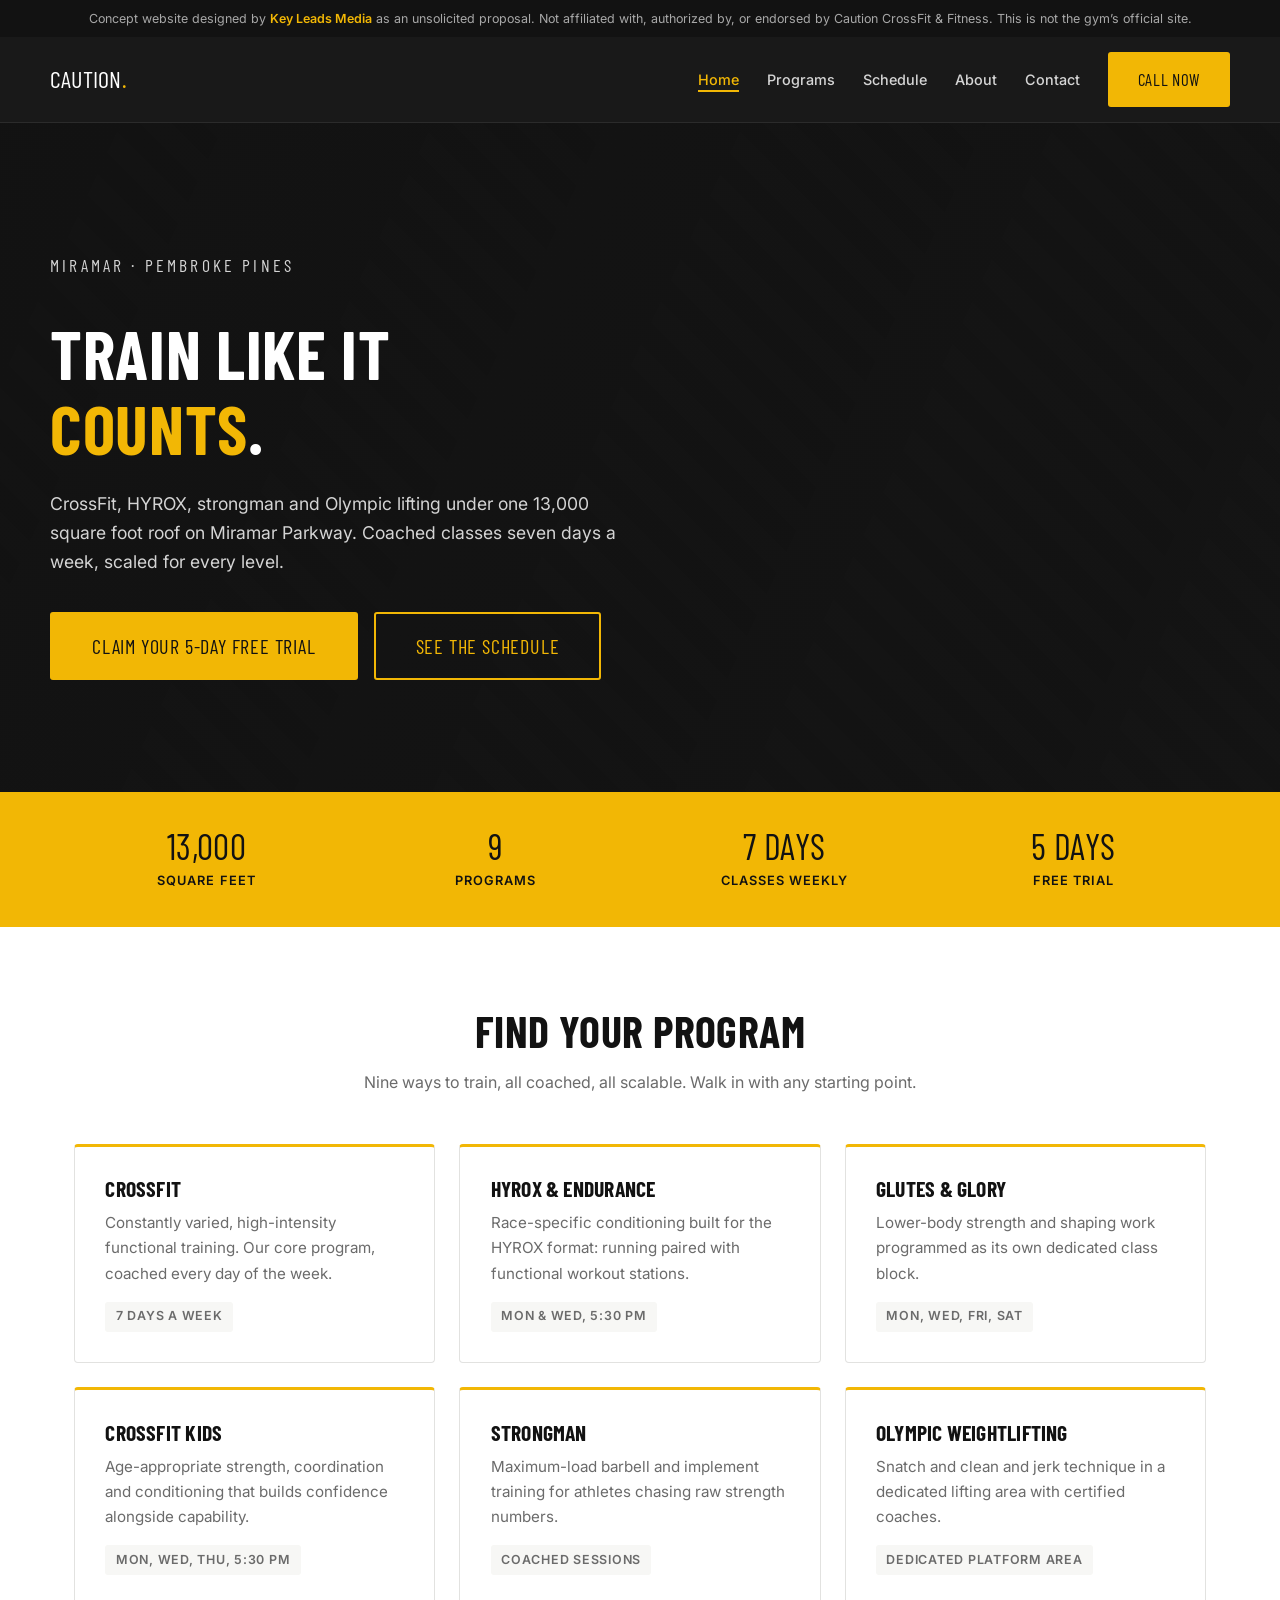
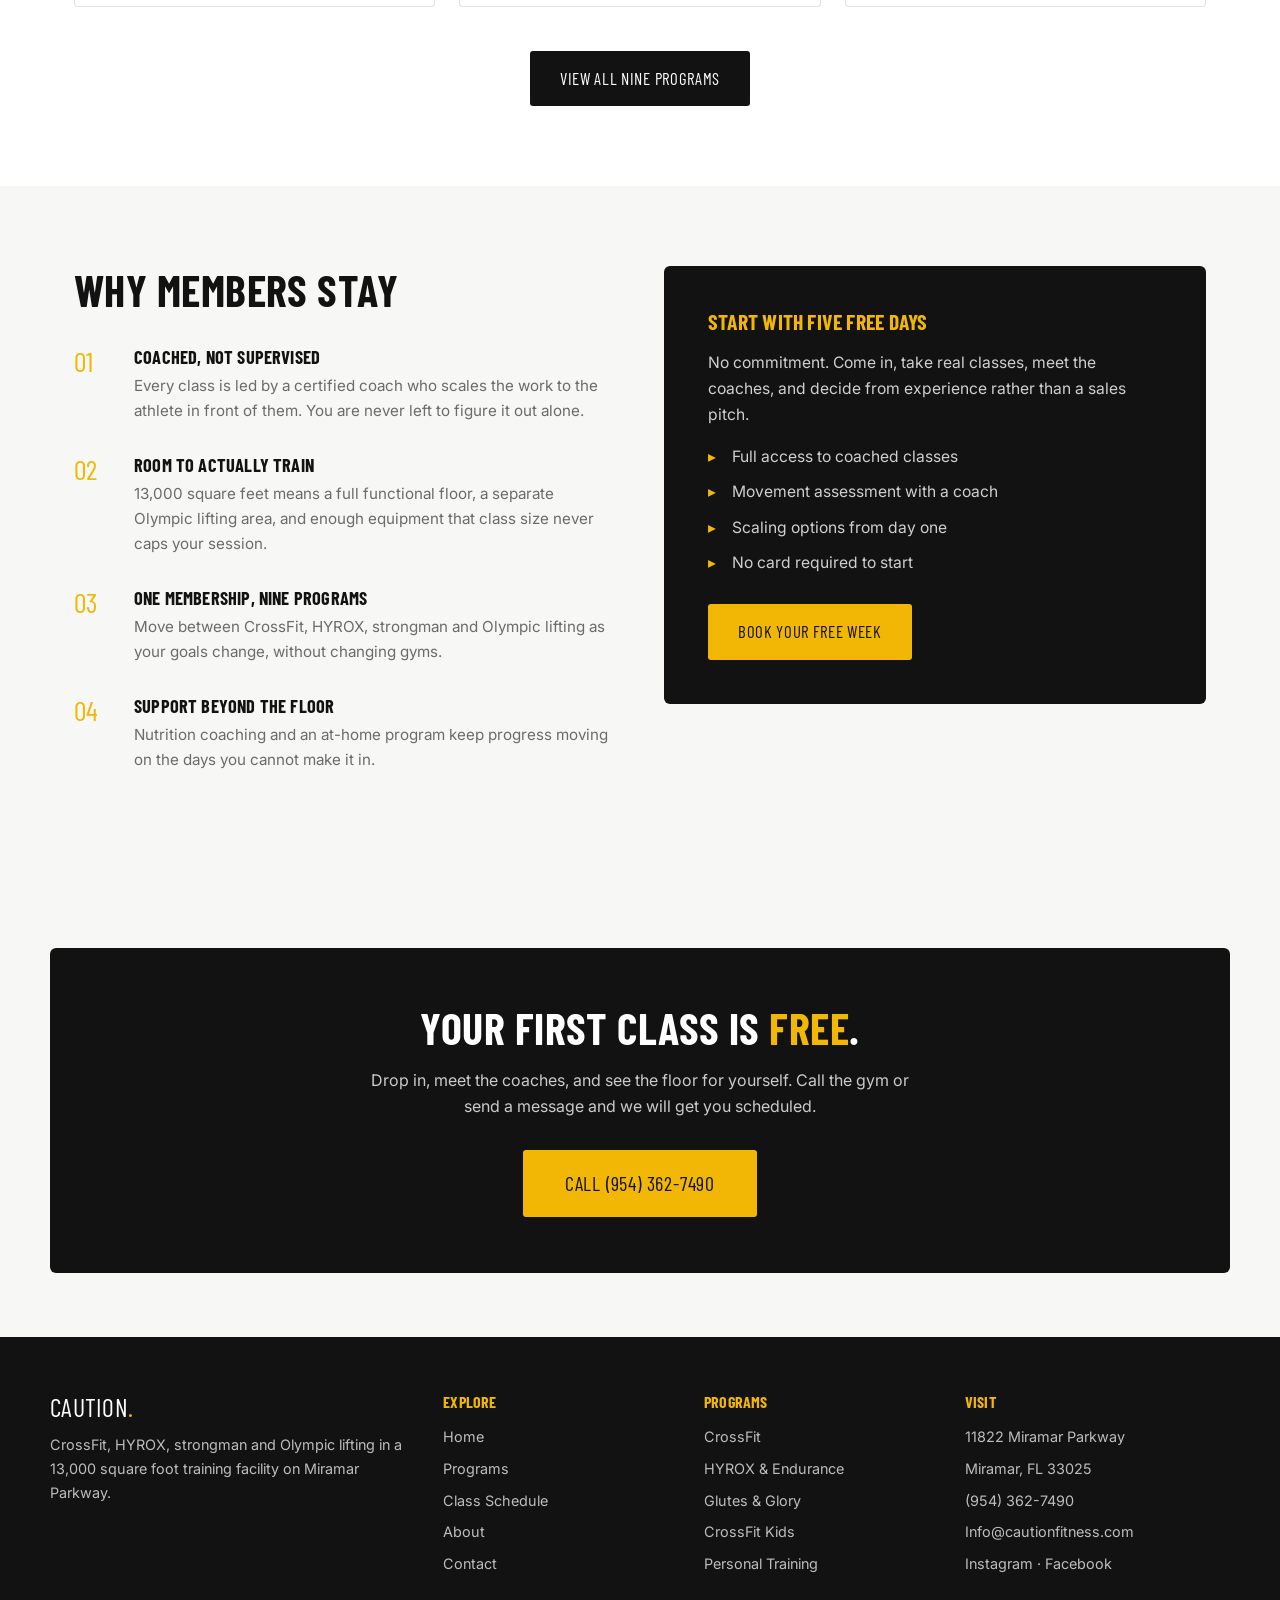
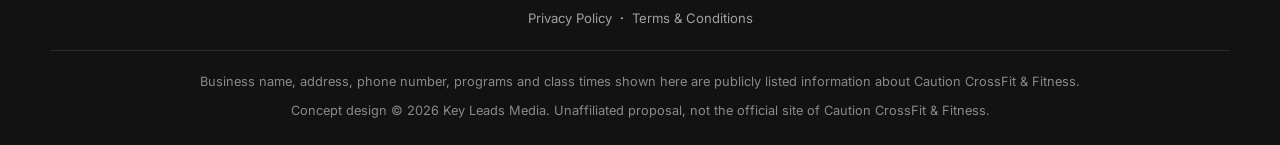
==== index.html @ 374c7a99 "Initial build: Caution CrossFit & Fitness Miramar concept site Seven-page static site plus thanks pa" ====
<!DOCTYPE html>
<html lang="en">
<head>
  <meta charset="UTF-8">
  <meta name="viewport" content="width=device-width, initial-scale=1.0">
  <meta name="robots" content="noindex, nofollow">
  <title>Caution CrossFit &amp; Fitness | CrossFit &amp; HYROX Gym in Miramar, FL</title>
  <meta name="description" content="Caution CrossFit &amp; Fitness in Miramar, FL. CrossFit, HYROX, strongman, Olympic lifting and CrossFit Kids in a 13,000 sq ft facility on Miramar Parkway. Five-day free trial.">
  <link rel="stylesheet" href="assets/styles.css">
</head>
<body>
<div class="specbar">Concept website designed by <strong>Key Leads Media</strong> as an unsolicited proposal. Not affiliated with, authorized by, or endorsed by Caution CrossFit &amp; Fitness. This is not the gym’s official site.</div>
  <nav class="nav">
    <div class="nav_container">
      <a href="index.html" class="nav_brand">Caution<span>.</span></a>
      <button class="nav_toggle" aria-expanded="false" aria-label="Toggle menu">&#9776;</button>
      <ul class="nav_links">
        <li><a href="index.html" class="nav_link">Home</a></li>
        <li><a href="services.html" class="nav_link">Programs</a></li>
        <li><a href="schedule.html" class="nav_link">Schedule</a></li>
        <li><a href="about.html" class="nav_link">About</a></li>
        <li><a href="contact.html" class="nav_link">Contact</a></li>
        <li><a href="tel:+19543627490" class="btn btn-primary">Call Now</a></li>
      </ul>
    </div>
  </nav>

  <section class="hero">
    <div class="hero_inner">
      <p class="hero_eyebrow">Miramar &middot; Pembroke Pines</p>
      <h1>Train Like It <em>Counts</em>.</h1>
      <p>CrossFit, HYROX, strongman and Olympic lifting under one 13,000 square foot roof on Miramar Parkway. Coached classes seven days a week, scaled for every level.</p>
      <div class="hero_actions">
        <a href="contact.html" class="btn btn-primary btn-lg">Claim Your 5-Day Free Trial</a>
        <a href="schedule.html" class="btn btn-outline btn-lg">See the Schedule</a>
      </div>
    </div>
  </section>

  <div class="stats-bar">
    <div class="stats-bar_inner">
      <div><div class="stat">13,000</div><div class="stat-label">Square Feet</div></div>
      <div><div class="stat">9</div><div class="stat-label">Programs</div></div>
      <div><div class="stat">7 Days</div><div class="stat-label">Classes Weekly</div></div>
      <div><div class="stat">5 Days</div><div class="stat-label">Free Trial</div></div>
    </div>
  </div>

  <section class="section">
    <div class="container">
      <div class="section_head">
        <h2>Find Your Program</h2>
        <p>Nine ways to train, all coached, all scalable. Walk in with any starting point.</p>
      </div>
      <div class="grid-3">
        <div class="card" data-reveal>
          <h3>CrossFit</h3>
          <p>Constantly varied, high-intensity functional training. Our core program, coached every day of the week.</p>
          <span class="card_meta">7 days a week</span>
        </div>
        <div class="card" data-reveal>
          <h3>HYROX &amp; Endurance</h3>
          <p>Race-specific conditioning built for the HYROX format: running paired with functional workout stations.</p>
          <span class="card_meta">Mon &amp; Wed, 5:30 PM</span>
        </div>
        <div class="card" data-reveal>
          <h3>Glutes &amp; Glory</h3>
          <p>Lower-body strength and shaping work programmed as its own dedicated class block.</p>
          <span class="card_meta">Mon, Wed, Fri, Sat</span>
        </div>
        <div class="card" data-reveal>
          <h3>CrossFit Kids</h3>
          <p>Age-appropriate strength, coordination and conditioning that builds confidence alongside capability.</p>
          <span class="card_meta">Mon, Wed, Thu, 5:30 PM</span>
        </div>
        <div class="card" data-reveal>
          <h3>Strongman</h3>
          <p>Maximum-load barbell and implement training for athletes chasing raw strength numbers.</p>
          <span class="card_meta">Coached sessions</span>
        </div>
        <div class="card" data-reveal>
          <h3>Olympic Weightlifting</h3>
          <p>Snatch and clean and jerk technique in a dedicated lifting area with certified coaches.</p>
          <span class="card_meta">Dedicated platform area</span>
        </div>
      </div>
      <div style="text-align:center; margin-top:2.75rem;">
        <a href="services.html" class="btn btn-dark">View All Nine Programs</a>
      </div>
    </div>
  </section>

  <section class="section is-tint">
    <div class="container">
      <div class="grid-2">
        <div>
          <h2 style="margin-bottom:2rem;">Why Members Stay</h2>
          <div class="reason-card" data-reveal>
            <div class="reason-card_number">01</div>
            <div><h3>Coached, Not Supervised</h3><p>Every class is led by a certified coach who scales the work to the athlete in front of them. You are never left to figure it out alone.</p></div>
          </div>
          <div class="reason-card" data-reveal>
            <div class="reason-card_number">02</div>
            <div><h3>Room to Actually Train</h3><p>13,000 square feet means a full functional floor, a separate Olympic lifting area, and enough equipment that class size never caps your session.</p></div>
          </div>
          <div class="reason-card" data-reveal>
            <div class="reason-card_number">03</div>
            <div><h3>One Membership, Nine Programs</h3><p>Move between CrossFit, HYROX, strongman and Olympic lifting as your goals change, without changing gyms.</p></div>
          </div>
          <div class="reason-card" data-reveal>
            <div class="reason-card_number">04</div>
            <div><h3>Support Beyond the Floor</h3><p>Nutrition coaching and an at-home program keep progress moving on the days you cannot make it in.</p></div>
          </div>
        </div>
        <div class="panel" data-reveal>
          <h3>Start With Five Free Days</h3>
          <p>No commitment. Come in, take real classes, meet the coaches, and decide from experience rather than a sales pitch.</p>
          <ul>
            <li>Full access to coached classes</li>
            <li>Movement assessment with a coach</li>
            <li>Scaling options from day one</li>
            <li>No card required to start</li>
          </ul>
          <p style="margin-top:1.75rem;">
            <a href="contact.html" class="btn btn-primary">Book Your Free Week</a>
          </p>
        </div>
      </div>
    </div>
  </section>

  <section class="section_cta">
    <div class="section_cta_card">
      <h2>Your First Class Is <span>Free</span>.</h2>
      <p>Drop in, meet the coaches, and see the floor for yourself. Call the gym or send a message and we will get you scheduled.</p>
      <a href="tel:+19543627490" class="btn btn-primary btn-lg">Call (954) 362-7490</a>
    </div>
  </section>

  <footer class="footer">
    <div class="footer_inner">
      <div class="footer_grid">
        <div class="footer_col">
          <div class="footer_brand">Caution<span>.</span></div>
          <p>CrossFit, HYROX, strongman and Olympic lifting in a 13,000 square foot training facility on Miramar Parkway.</p>
        </div>
        <div class="footer_col">
          <h3>Explore</h3>
          <ul>
            <li><a href="index.html">Home</a></li>
            <li><a href="services.html">Programs</a></li>
            <li><a href="schedule.html">Class Schedule</a></li>
            <li><a href="about.html">About</a></li>
            <li><a href="contact.html">Contact</a></li>
          </ul>
        </div>
        <div class="footer_col">
          <h3>Programs</h3>
          <ul>
            <li><a href="services.html">CrossFit</a></li>
            <li><a href="services.html">HYROX &amp; Endurance</a></li>
            <li><a href="services.html">Glutes &amp; Glory</a></li>
            <li><a href="services.html">CrossFit Kids</a></li>
            <li><a href="services.html">Personal Training</a></li>
          </ul>
        </div>
        <div class="footer_col">
          <h3>Visit</h3>
          <ul>
            <li>11822 Miramar Parkway</li>
            <li>Miramar, FL 33025</li>
            <li><a href="tel:+19543627490">(954) 362-7490</a></li>
            <li><a href="mailto:Info@cautionfitness.com">Info@cautionfitness.com</a></li>
            <li><a href="https://www.instagram.com/caution.fitness.facility/" rel="noopener">Instagram</a> &middot; <a href="https://www.facebook.com/caution.fitness.facility/" rel="noopener">Facebook</a></li>
          </ul>
        </div>
      </div>
      <div class="footer-legal">
        <a href="privacy.html">Privacy Policy</a><span aria-hidden="true">&middot;</span><a href="terms.html">Terms &amp; Conditions</a>
      </div>
      <div class="footer_bottom">
        <p>Business name, address, phone number, programs and class times shown here are publicly listed information about Caution CrossFit &amp; Fitness.</p>
        <p>Concept design &copy; 2026 Key Leads Media. Unaffiliated proposal, not the official site of Caution CrossFit &amp; Fitness.</p>
      </div>
    </div>
  </footer>
  <script src="assets/scripts.js"></script>
</body>
</html>
---- assets/styles.css ----
@import url('https://fonts.googleapis.com/css2?family=Barlow+Condensed:wght@600;700&family=Inter:wght@400;500;600;700&display=swap');

:root {
  --color-primary: #f2b705;
  --color-primary-dark: #d19c00;
  --color-accent: #e63946;
  --color-dark: #121212;
  --color-panel: #1c1c1c;
  --color-light: #f7f7f5;
  --color-gray: #6b6b6b;
  --color-gray-light: #a8a8a8;
  --color-border: #e2e2e0;
  --font-display: 'Barlow Condensed', system-ui, sans-serif;
  --font-sans: 'Inter', system-ui, sans-serif;
  --max-width: 1180px;
}

* { margin: 0; padding: 0; box-sizing: border-box; }
html { scroll-behavior: smooth; }
body {
  font-family: var(--font-sans);
  color: var(--color-dark);
  line-height: 1.65;
  background: #fff;
  -webkit-font-smoothing: antialiased;
}
body.menu-open { overflow: hidden; }
body { overflow-x: hidden; }
img { max-width: 100%; display: block; }
a { color: inherit; }

.container { max-width: var(--max-width); margin: 0 auto; padding: 0 1.5rem; }
.section { padding: 5rem 0; }
.section.is-tint { background: var(--color-light); }

h1, h2, h3, .stat, .nav_brand, .footer_brand {
  font-family: var(--font-display);
  letter-spacing: 0.01em;
  line-height: 1.1;
  text-transform: uppercase;
}
h1 { font-size: clamp(2.5rem, 6vw, 4.25rem); }
h2 { font-size: clamp(1.9rem, 3.5vw, 2.75rem); }
h3 { font-size: 1.35rem; }
.section_head { text-align: center; max-width: 620px; margin: 0 auto 3rem; }
.section_head p { color: var(--color-gray); margin-top: 0.85rem; }

/* Spec notice */
.specbar {
  background: var(--color-dark);
  color: var(--color-gray-light);
  font-size: 0.78rem;
  text-align: center;
  padding: 0.6rem 1.5rem;
  line-height: 1.45;
}
.specbar strong { color: var(--color-primary); font-weight: 600; }

/* Nav */
.nav {
  position: sticky; top: 0; z-index: 100;
  background: rgba(18,18,18,0.97);
  backdrop-filter: blur(8px);
  padding: 0.9rem 1.5rem;
  border-bottom: 1px solid rgba(255,255,255,0.08);
}
.nav_container {
  max-width: var(--max-width); margin: 0 auto;
  display: flex; align-items: center; justify-content: space-between;
}
.nav_brand { color: #fff; text-decoration: none; font-size: 1.5rem; }
.nav_brand span { color: var(--color-primary); }
.nav_toggle {
  display: none; background: none; border: 0; color: #fff;
  font-size: 1.6rem; cursor: pointer; line-height: 1;
}
.nav_links { list-style: none; display: flex; align-items: center; gap: 1.75rem; }
.nav_link {
  color: rgba(255,255,255,0.82); text-decoration: none;
  font-size: 0.9rem; font-weight: 500; padding-bottom: 2px;
  border-bottom: 2px solid transparent; transition: color .2s, border-color .2s;
}
.nav_link:hover, .nav_link.is-current { color: var(--color-primary); border-bottom-color: var(--color-primary); }

.btn {
  display: inline-block; text-decoration: none; cursor: pointer;
  font-family: var(--font-display); font-size: 1.05rem; text-transform: uppercase;
  letter-spacing: 0.04em; padding: 0.75rem 1.75rem; border-radius: 3px;
  border: 2px solid transparent; transition: transform .15s, background .2s, color .2s;
}
.btn:hover { transform: translateY(-2px); }
.btn-primary { background: var(--color-primary); color: var(--color-dark); }
.btn-primary:hover { background: var(--color-primary-dark); }
.btn-outline { border-color: var(--color-primary); color: var(--color-primary); background: transparent; }
.btn-outline:hover { background: var(--color-primary); color: var(--color-dark); }
.btn-dark { background: var(--color-dark); color: #fff; }
.btn-lg { font-size: 1.25rem; padding: 0.95rem 2.5rem; }

.menu-overlay { display: none; }

/* Hero */
.hero {
  background:
    linear-gradient(115deg, rgba(18,18,18,0.96) 0%, rgba(18,18,18,0.78) 100%),
    repeating-linear-gradient(45deg, #1c1c1c 0 22px, #171717 22px 44px);
  color: #fff; padding: 6.5rem 1.5rem 7rem; text-align: left;
}
.hero_inner { max-width: var(--max-width); margin: 0 auto; }
.hero_eyebrow {
  font-family: var(--font-display); text-transform: uppercase;
  letter-spacing: 0.18em; color: var(--color-primary);
  font-size: 0.95rem; margin-bottom: 1rem;
}
.hero h1 { max-width: 15ch; }
.hero h1 em { font-style: normal; color: var(--color-primary); }
.hero p { max-width: 52ch; margin: 1.5rem 0 2.25rem; color: rgba(255,255,255,0.82); font-size: 1.1rem; }
.hero_actions { display: flex; flex-wrap: wrap; gap: 1rem; }

/* Stats */
.stats-bar { background: var(--color-primary); color: var(--color-dark); }
.stats-bar_inner {
  max-width: var(--max-width); margin: 0 auto; padding: 2.25rem 1.5rem;
  display: grid; grid-template-columns: repeat(4, 1fr); gap: 1.5rem; text-align: center;
}
.stat { font-size: 2.25rem; line-height: 1; }
.stat-label { font-size: 0.8rem; text-transform: uppercase; letter-spacing: 0.08em; font-weight: 600; margin-top: 0.4rem; }

/* Grids + cards */
.grid-3 { display: grid; grid-template-columns: repeat(3, 1fr); gap: 1.5rem; }
.grid-2 { display: grid; grid-template-columns: repeat(2, 1fr); gap: 3rem; align-items: start; }
.card {
  background: #fff; border: 1px solid var(--color-border);
  border-radius: 4px; padding: 1.9rem; height: 100%;
  border-top: 3px solid var(--color-primary);
  transition: transform .2s, box-shadow .2s;
}
.card:hover { transform: translateY(-4px); box-shadow: 0 12px 28px rgba(0,0,0,.08); }
.card h3 { margin-bottom: 0.6rem; }
.card p { color: var(--color-gray); font-size: 0.95rem; }
.card_meta {
  display: inline-block; margin-top: 1rem; font-size: 0.78rem; font-weight: 600;
  text-transform: uppercase; letter-spacing: 0.06em;
  background: var(--color-light); color: var(--color-gray);
  padding: 0.3rem 0.65rem; border-radius: 3px;
}

/* Schedule table */
.table-wrap { overflow-x: auto; border: 1px solid var(--color-border); border-radius: 4px; }
table.schedule { width: 100%; border-collapse: collapse; min-width: 640px; background: #fff; }
table.schedule th, table.schedule td { padding: 0.9rem 1.1rem; text-align: left; border-bottom: 1px solid var(--color-border); font-size: 0.95rem; }
table.schedule thead th {
  background: var(--color-dark); color: #fff; font-family: var(--font-display);
  text-transform: uppercase; letter-spacing: 0.06em; font-size: 0.95rem; font-weight: 600;
}
table.schedule tbody tr:nth-child(even) { background: var(--color-light); }
table.schedule td:first-child { font-weight: 600; }

/* Reason list */
.reason-card { display: flex; gap: 1.25rem; align-items: flex-start; margin-bottom: 2rem; }
.reason-card_number {
  font-family: var(--font-display); font-size: 1.75rem;
  color: var(--color-primary); line-height: 1; min-width: 2.5rem;
}
.reason-card h3 { font-size: 1.15rem; margin-bottom: 0.35rem; }
.reason-card p { color: var(--color-gray); font-size: 0.95rem; }

.panel {
  background: var(--color-dark); color: #fff;
  border-radius: 6px; padding: 2.75rem;
}
.panel h3 { color: var(--color-primary); margin-bottom: 1rem; }
.panel p, .panel li { color: rgba(255,255,255,0.8); font-size: 0.98rem; }
.panel ul { list-style: none; margin-top: 1rem; }
.panel li { padding-left: 1.5rem; position: relative; margin-bottom: 0.6rem; }
.panel li::before { content: "\25B8"; position: absolute; left: 0; color: var(--color-primary); }

/* Forms */
.form-group { margin-bottom: 1.25rem; }
.form-group.is-dual { display: grid; grid-template-columns: 1fr 1fr; gap: 1rem; }
.form-label { display: block; font-size: 0.85rem; font-weight: 600; margin-bottom: 0.4rem; }
.form-input, .form-select, .form-textarea {
  width: 100%; padding: 0.75rem 0.9rem; font-family: var(--font-sans);
  font-size: 0.95rem; border: 1px solid var(--color-border); border-radius: 3px;
  background: #fff; color: var(--color-dark);
}
.form-input:focus, .form-select:focus, .form-textarea:focus {
  outline: none; border-color: var(--color-primary); box-shadow: 0 0 0 3px rgba(242,183,5,.18);
}
.form-textarea { min-height: 140px; resize: vertical; }
.hp-field { position: absolute; left: -9999px; opacity: 0; height: 0; overflow: hidden; }

/* CTA */
.section_cta { padding: 4rem 1.5rem; background: var(--color-light); }
.section_cta_card {
  max-width: var(--max-width); margin: 0 auto; background: var(--color-dark);
  color: #fff; border-radius: 6px; padding: 3.5rem 2rem; text-align: center;
}
.section_cta_card h2 { margin-bottom: 0.9rem; }
.section_cta_card h2 span { color: var(--color-primary); }
.section_cta_card p { color: rgba(255,255,255,0.78); max-width: 55ch; margin: 0 auto 1.9rem; }

/* Footer */
.footer { background: var(--color-dark); color: #fff; padding: 3.5rem 1.5rem 1.5rem; }
.footer_inner { max-width: var(--max-width); margin: 0 auto; }
.footer_grid { display: grid; grid-template-columns: 1.6fr 1fr 1fr 1.2fr; gap: 2.5rem; }
.footer_brand { font-size: 1.6rem; margin-bottom: 0.75rem; }
.footer_brand span { color: var(--color-primary); }
.footer_col h3 { font-size: 1rem; color: var(--color-primary); margin-bottom: 0.9rem; }
.footer_col ul { list-style: none; }
.footer_col li { margin-bottom: 0.5rem; font-size: 0.9rem; color: rgba(255,255,255,0.72); }
.footer_col a { color: rgba(255,255,255,0.72); text-decoration: none; }
.footer_col a:hover { color: var(--color-primary); }
.footer_col p { font-size: 0.9rem; color: rgba(255,255,255,0.72); }
.footer-legal { text-align: center; padding: 1.5rem 0 0.75rem; font-size: 0.82rem; }
.footer-legal a { color: rgba(255,255,255,0.6); text-decoration: none; margin: 0 0.5rem; }
.footer_bottom {
  border-top: 1px solid rgba(255,255,255,0.1); margin-top: 0.5rem;
  padding-top: 1.25rem; text-align: center;
  font-size: 0.8rem; color: rgba(255,255,255,0.5);
}
.footer_bottom p + p { margin-top: 0.5rem; }

/* Legal pages */
.legal { max-width: 780px; margin: 0 auto; padding: 4rem 1.5rem; }
.legal h1 { margin-bottom: 0.5rem; }
.legal .updated { color: var(--color-gray); font-size: 0.9rem; margin-bottom: 2.5rem; }
.legal h2 { font-size: 1.4rem; margin: 2.25rem 0 0.75rem; }
.legal p, .legal li { color: #333; margin-bottom: 0.9rem; font-size: 0.98rem; }
.legal ul { padding-left: 1.25rem; }

/* Reveal */
[data-reveal] { opacity: 0; transform: translateY(18px); transition: opacity .5s ease, transform .5s ease; }
[data-reveal].is-revealed { opacity: 1; transform: none; }
@media (prefers-reduced-motion: reduce) {
  [data-reveal] { opacity: 1; transform: none; transition: none; }
  html { scroll-behavior: auto; }
  .btn:hover, .card:hover { transform: none; }
}

@media (max-width: 900px) {
  .grid-3 { grid-template-columns: repeat(2, 1fr); }
  .grid-2 { grid-template-columns: 1fr; gap: 2rem; }
  .footer_grid { grid-template-columns: 1fr 1fr; }
  .stats-bar_inner { grid-template-columns: repeat(2, 1fr); }
}
@media (max-width: 700px) {
  .nav_toggle { display: block; }
  .nav_links {
    display: none; position: fixed; inset: 0; z-index: 120;
    flex-direction: column; justify-content: center; gap: 2rem;
    background: var(--color-dark); padding: 2rem;
  }
  body.menu-open .nav_links { display: flex; }
  body.menu-open .menu-overlay { display: none; }
  .nav_link { font-size: 1.35rem; }
  .grid-3 { grid-template-columns: 1fr; }
  .form-group.is-dual { grid-template-columns: 1fr; }
  .section { padding: 3.5rem 0; }
  .hero { padding: 4rem 1.5rem 4.5rem; }
  .panel { padding: 2rem; }
  .btn { font-size: 1rem; padding: 0.7rem 1.15rem; }
  .btn-lg { font-size: 1.05rem; padding: 0.85rem 1.25rem; }
  .hero_actions { flex-direction: column; align-items: stretch; }
  .hero_actions .btn { width: 100%; text-align: center; }
  .section_cta_card { padding: 2.5rem 1.25rem; }
  .section_cta_card .btn { width: 100%; }
  .stats-bar_inner { padding: 1.75rem 1rem; }
  .legal { padding: 2.5rem 1.25rem; }
}
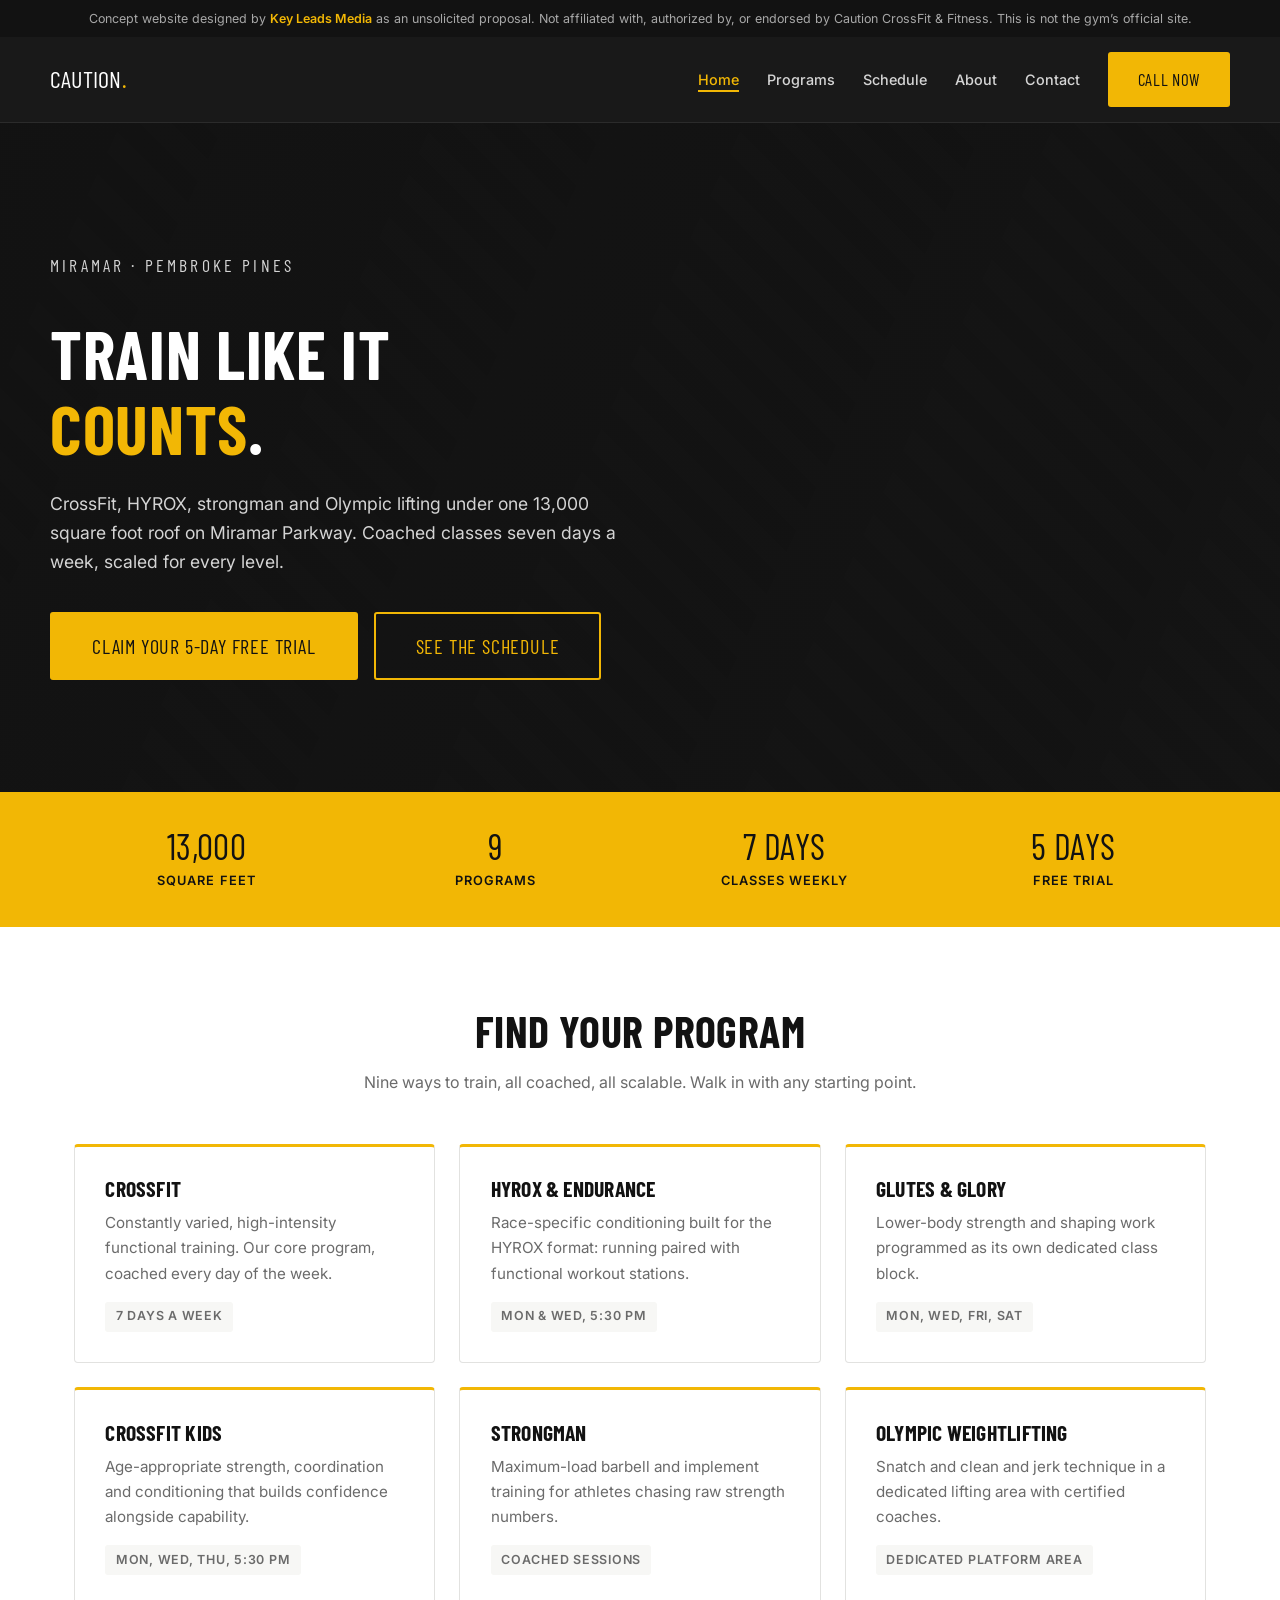
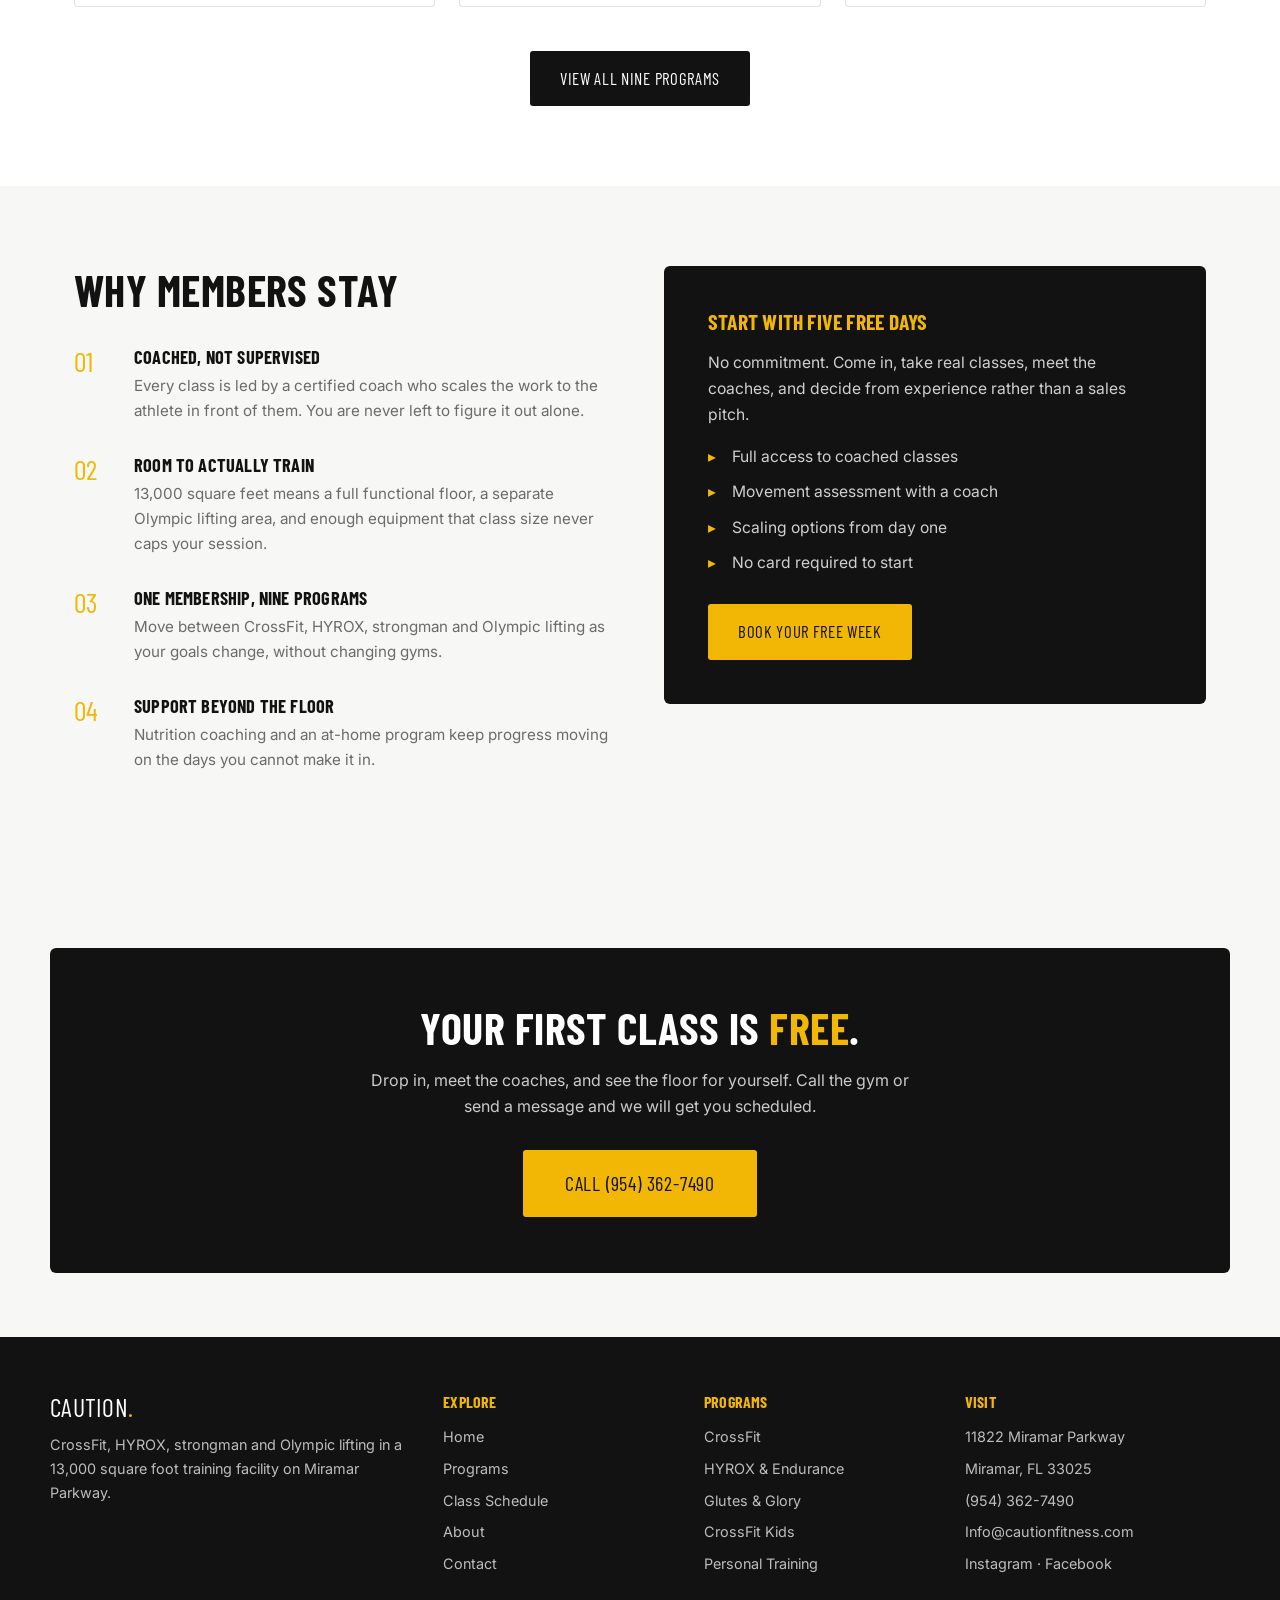
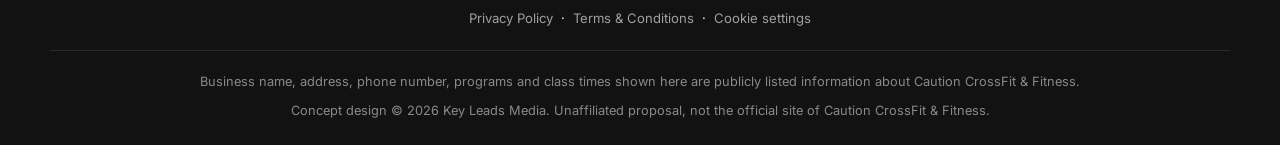
==== commit cc833d42: "Cookie consent that actually gates the trackers Nothing tracking-related loads until an explicit acc" ====
--- a/index.html
+++ b/index.html
@@ -176,7 +176,7 @@
         </div>
       </div>
       <div class="footer-legal">
-        <a href="privacy.html">Privacy Policy</a><span aria-hidden="true">&middot;</span><a href="terms.html">Terms &amp; Conditions</a>
+        <a href="privacy.html">Privacy Policy</a><span aria-hidden="true">&middot;</span><a href="terms.html">Terms &amp; Conditions</a><span aria-hidden="true">&middot;</span><a href="#" onclick="klmConsent.open();return false;">Cookie settings</a>
       </div>
       <div class="footer_bottom">
         <p>Business name, address, phone number, programs and class times shown here are publicly listed information about Caution CrossFit &amp; Fitness.</p>
@@ -185,5 +185,10 @@
     </div>
   </footer>
   <script src="assets/scripts.js"></script>
+<!-- Tracker config. Fill these in from the Notion Opportunity at handoff.
+     Leave a value empty and that tracker does not exist for this site.
+     consent.js loads NOTHING until the visitor accepts. -->
+<script>window.KLM_TRACKING={ga4:"",metaPixel:"",metricool:""};</script>
+<script src="assets/consent.js" defer></script>
 </body>
 </html>
--- a/assets/styles.css
+++ b/assets/styles.css
@@ -267,3 +267,26 @@
   .stats-bar_inner { padding: 1.75rem 1rem; }
   .legal { padding: 2.5rem 1.25rem; }
 }
+
+/* --- Cookie consent banner (Key Leads Media) --- */
+.klm-consent{position:fixed;left:0;right:0;bottom:0;z-index:9999;display:none;
+  background:#111;color:#e8e8e8;border-top:1px solid rgba(255,255,255,.14);
+  box-shadow:0 -6px 24px rgba(0,0,0,.28)}
+.klm-consent.is-open{display:block}
+.klm-consent__in{max-width:1100px;margin:0 auto;padding:1rem 1.25rem;display:flex;
+  gap:1.25rem;align-items:center;justify-content:space-between;flex-wrap:wrap}
+.klm-consent__text{margin:0;font-size:.85rem;line-height:1.55;max-width:70ch}
+.klm-consent__text a{color:#fff;text-decoration:underline;text-underline-offset:2px}
+.klm-consent__btns{display:flex;gap:.6rem;flex-shrink:0}
+.klm-consent__btn{font:inherit;font-size:.82rem;font-weight:600;letter-spacing:.02em;
+  padding:.6rem 1.15rem;border-radius:6px;cursor:pointer;border:1px solid transparent;
+  white-space:nowrap}
+.klm-consent__btn--ghost{background:transparent;color:#e8e8e8;border-color:rgba(255,255,255,.35)}
+.klm-consent__btn--ghost:hover{border-color:#fff;color:#fff}
+.klm-consent__btn--solid{background:#fff;color:#111}
+.klm-consent__btn--solid:hover{background:#e6e6e6}
+@media (max-width:640px){
+  .klm-consent__in{flex-direction:column;align-items:stretch;gap:.85rem;padding:1rem}
+  .klm-consent__btns{justify-content:stretch}
+  .klm-consent__btn{flex:1}
+}
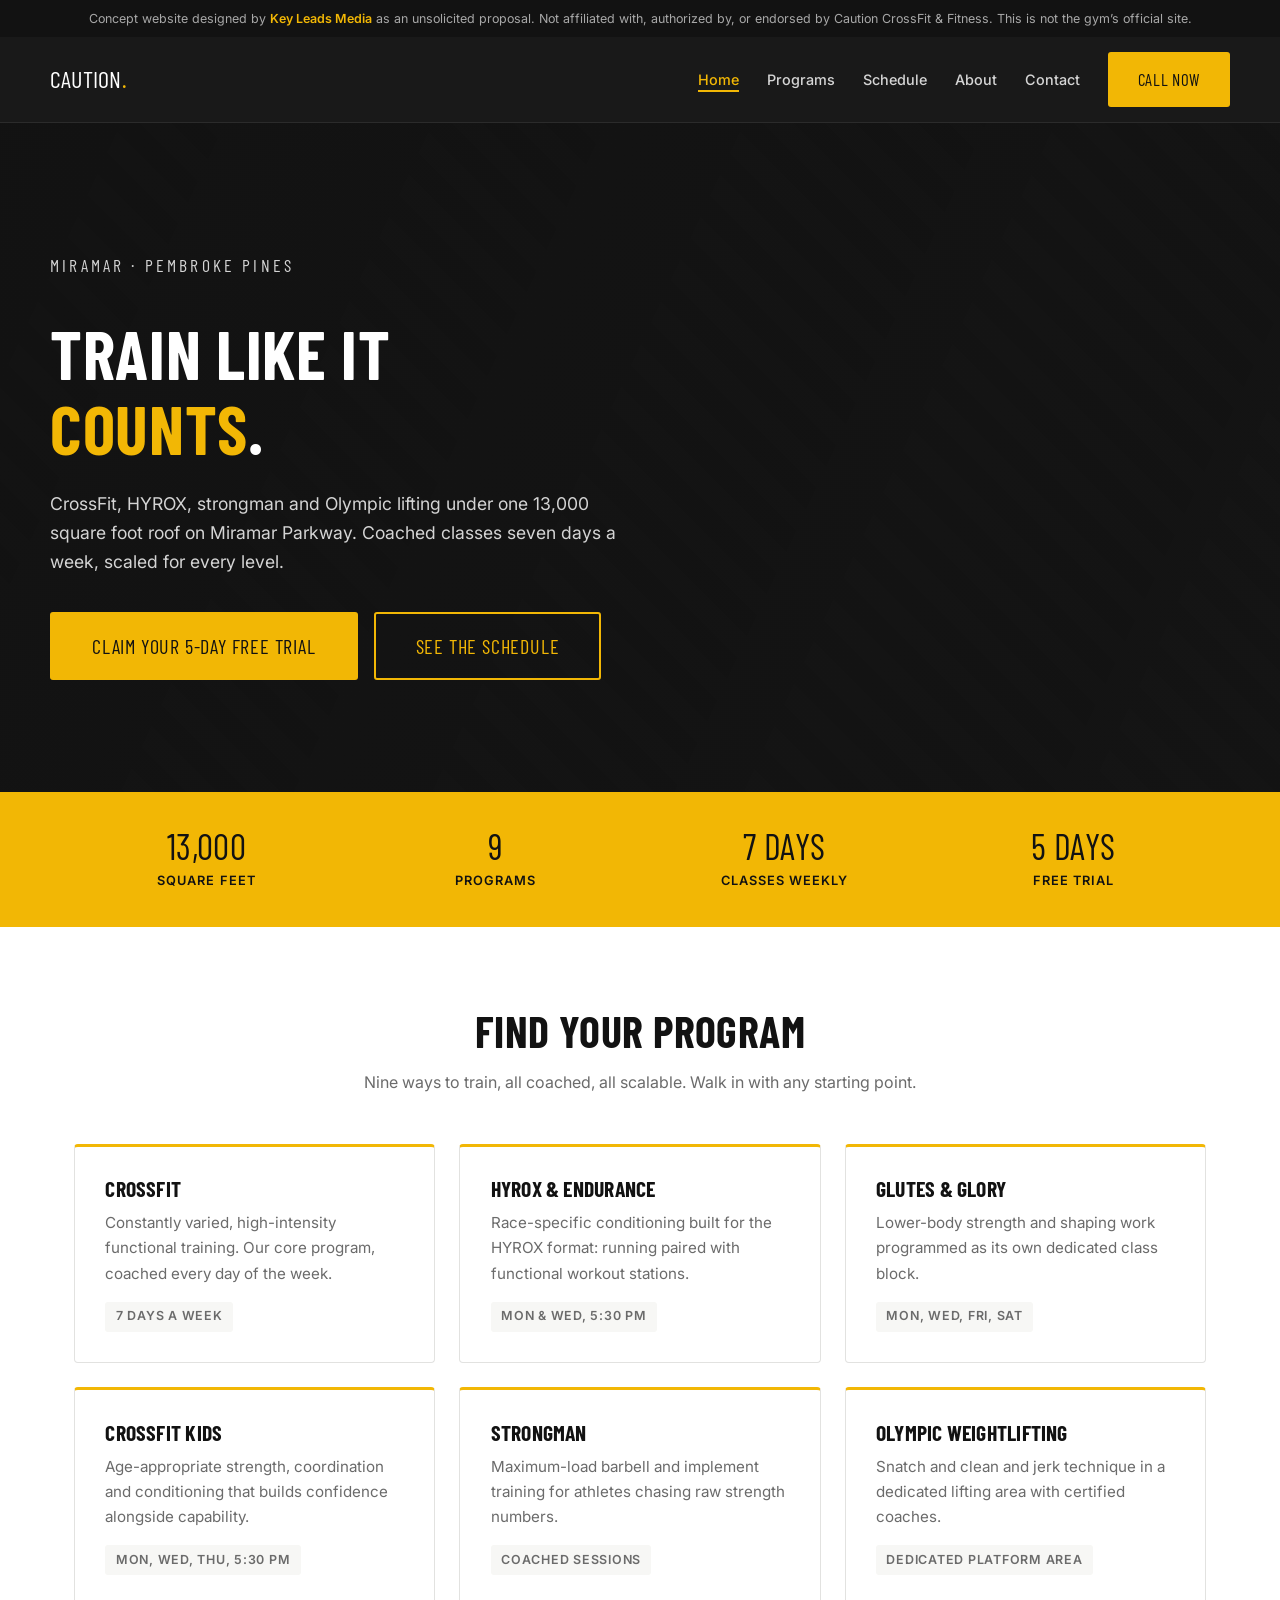
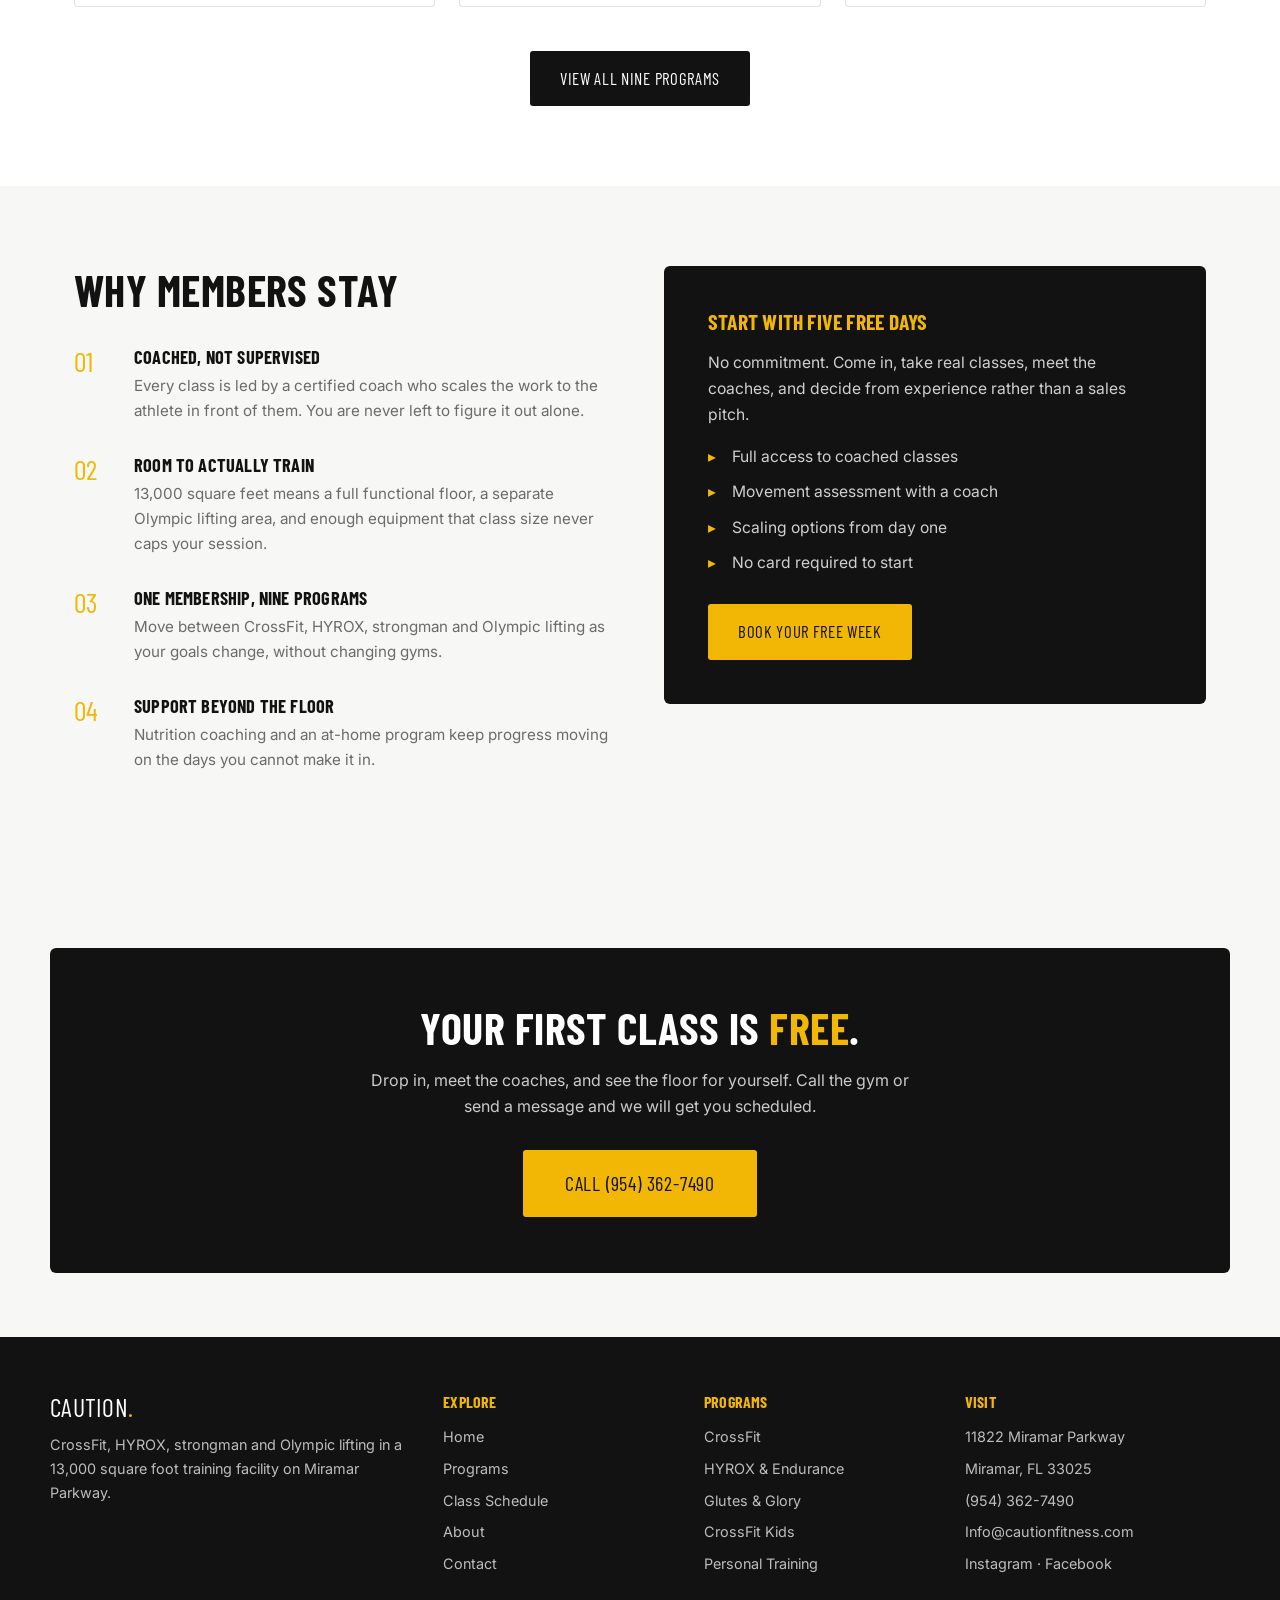
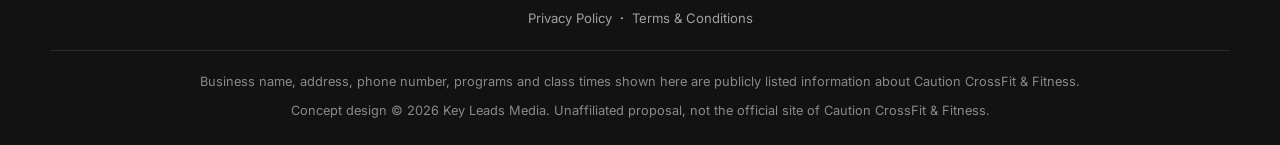
==== commit 57459d0e: "Cookie settings link now actually does something It was a dead link: clicking it called open(), whic" ====
--- a/index.html
+++ b/index.html
@@ -176,7 +176,7 @@
         </div>
       </div>
       <div class="footer-legal">
-        <a href="privacy.html">Privacy Policy</a><span aria-hidden="true">&middot;</span><a href="terms.html">Terms &amp; Conditions</a><span aria-hidden="true">&middot;</span><a href="#" onclick="klmConsent.open();return false;">Cookie settings</a>
+        <a href="privacy.html">Privacy Policy</a><span aria-hidden="true">&middot;</span><a href="terms.html">Terms &amp; Conditions</a><span aria-hidden="true">&middot;</span><a href="#" class="klm-consent-link" onclick="klmConsent.open();return false;">Cookie settings</a>
       </div>
       <div class="footer_bottom">
         <p>Business name, address, phone number, programs and class times shown here are publicly listed information about Caution CrossFit &amp; Fitness.</p>
--- a/assets/styles.css
+++ b/assets/styles.css
@@ -290,3 +290,14 @@
   .klm-consent__btns{justify-content:stretch}
   .klm-consent__btn{flex:1}
 }
+
+/* Sit above everything, including third-party floating widgets. */
+.klm-consent{z-index:2147483647}
+/* Hold back the chat widget while a cookie choice is pending: it floats
+   bottom-right, intercepts the clicks meant for Accept/Decline, and should
+   not collect a phone number before the visitor has answered. */
+html.klm-consent-open chat-widget,
+html.klm-consent-open #chat-widget,
+html.klm-consent-open [id^="lc_text-widget"]{display:none!important}
+
+.klm-consent__state{color:#fff;font-weight:600}
